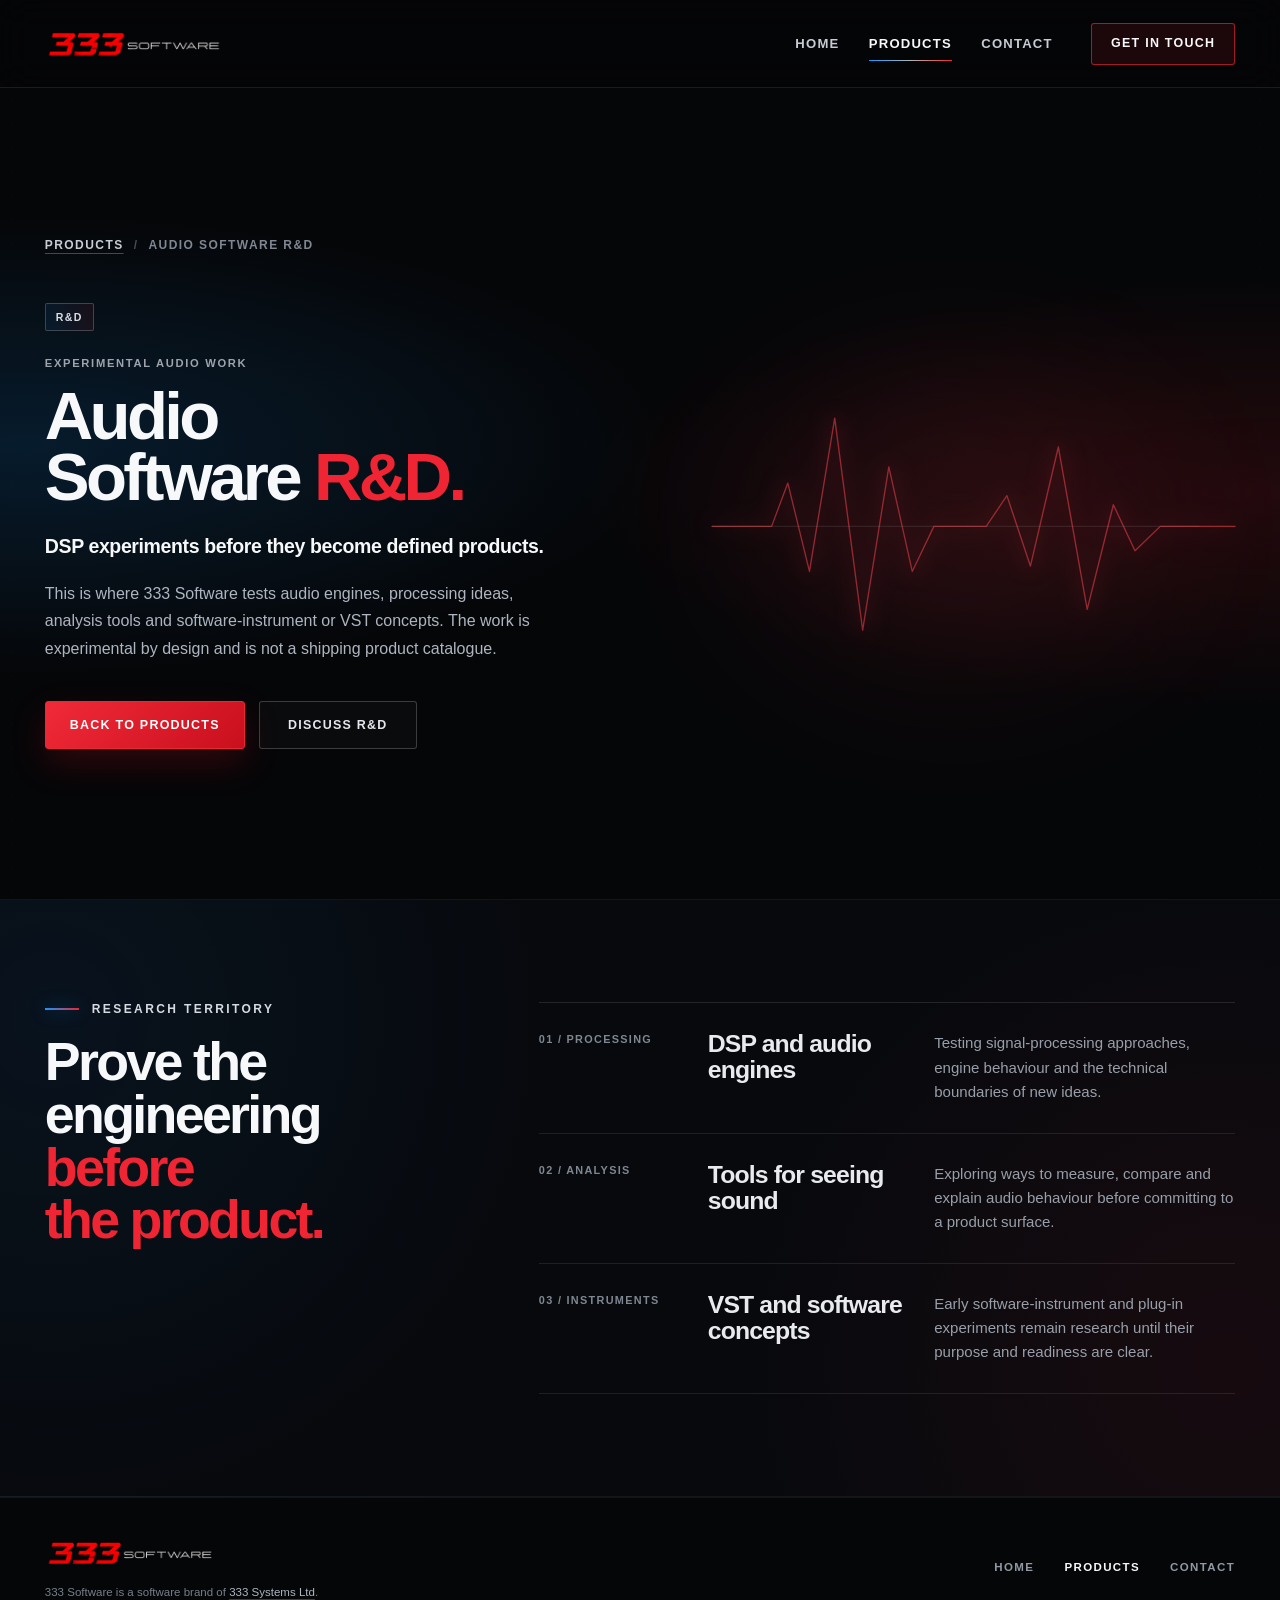
==== products/audio-rd/index.html @ 7ed2d150 "Build Volume DAWg release-prep product experience" ====
<!doctype html>
<html lang="en">
  <head>
    <meta charset="utf-8">
    <meta name="viewport" content="width=device-width, initial-scale=1">
    <title>Audio Software R&amp;D | DSP and VST Exploration | 333 Software</title>
    <meta
      name="description"
      content="Explore 333 Software audio R&amp;D across DSP, processing engines, analysis tooling and early software-instrument and VST concepts."
    >
    <meta name="theme-color" content="#07090d">
    <link rel="icon" type="image/png" href="../../images/brand/333-software-logo-horizontal.png">
    <link rel="stylesheet" href="../../style.css?v=release-prep-1">
    <script src="../../script.js?v=release-prep-1" defer></script>
  </head>
  <body>
    <a class="skip-link" href="#main-content">Skip to content</a>

    <header class="site-header" data-header>
      <div class="site-shell header-inner">
        <a class="brand" href="../../index.html" aria-label="333 Software home">
          <img src="../../images/brand/333-software-logo-horizontal.png" width="390" height="88" alt="333 Software">
        </a>
        <button class="nav-toggle" type="button" aria-expanded="false" aria-controls="primary-navigation" aria-label="Open navigation" data-nav-toggle>
          <span></span><span></span><span></span>
        </button>
        <nav class="primary-nav" id="primary-navigation" aria-label="Primary navigation" data-nav>
          <div class="nav-links">
            <a href="../../index.html">Home</a>
            <a href="../../products.html" aria-current="page">Products</a>
            <a href="../../contact.html">Contact</a>
          </div>
          <a class="button button-header" href="../../contact.html">Get In Touch</a>
        </nav>
      </div>
    </header>

    <main id="main-content">
      <section class="mini-product-hero mini-product-audio" aria-labelledby="audio-rd-title">
        <div class="signal-grid" aria-hidden="true"></div>
        <div class="site-shell">
          <nav class="breadcrumb" aria-label="Breadcrumb">
            <ol><li><a href="../../products.html">Products</a></li><li aria-current="page">Audio Software R&amp;D</li></ol>
          </nav>
          <div class="mini-product-layout">
            <div class="mini-product-copy">
              <span class="status-chip status-mixed">R&amp;D</span>
              <p class="product-kicker">Experimental audio work</p>
              <h1 id="audio-rd-title">Audio Software <span>R&amp;D.</span></h1>
              <p class="mini-positioning">DSP experiments before they become defined products.</p>
              <p>
                This is where 333 Software tests audio engines, processing ideas, analysis tools and
                software-instrument or VST concepts. The work is experimental by design and is not a
                shipping product catalogue.
              </p>
              <div class="hero-actions">
                <a class="button button-primary" href="../../products.html">Back to Products</a>
                <a class="button button-secondary" href="../../contact.html">Discuss R&amp;D</a>
              </div>
            </div>
            <div class="mini-product-motif" aria-hidden="true">
              <svg viewBox="0 0 620 420">
                <path class="motif-line" d="M40 210h66l18-48 24 98 28-170 31 235 29-181 26 116 24-50h58l23-34 26 78 31-132 32 180 29-116 24 51 28-27h83"></path>
                <path class="motif-axis" d="M40 210h540"></path>
              </svg>
            </div>
          </div>
        </div>
      </section>

      <section class="mini-product-body" aria-labelledby="rd-direction-title">
        <div class="site-shell mini-body-layout">
          <div>
            <p class="section-eyebrow">Research territory</p>
            <h2 id="rd-direction-title">Prove the engineering <span>before the product.</span></h2>
          </div>
          <div class="mini-principles">
            <article><p>01 / Processing</p><h3>DSP and audio engines</h3><span>Testing signal-processing approaches, engine behaviour and the technical boundaries of new ideas.</span></article>
            <article><p>02 / Analysis</p><h3>Tools for seeing sound</h3><span>Exploring ways to measure, compare and explain audio behaviour before committing to a product surface.</span></article>
            <article><p>03 / Instruments</p><h3>VST and software concepts</h3><span>Early software-instrument and plug-in experiments remain research until their purpose and readiness are clear.</span></article>
          </div>
        </div>
      </section>
    </main>

    <footer class="site-footer">
      <div class="site-shell footer-inner">
        <div class="footer-brand-block">
          <a class="footer-brand" href="../../index.html" aria-label="333 Software home"><img src="../../images/brand/333-software-logo-horizontal.png" width="390" height="88" alt="333 Software"></a>
          <p class="footer-relationship">333 Software is a software brand of <a href="https://333systemsltd.co.uk">333 Systems Ltd</a>.</p>
        </div>
        <nav class="footer-nav" aria-label="Footer navigation">
          <a href="../../index.html">Home</a><a href="../../products.html" aria-current="page">Products</a><a href="../../contact.html">Contact</a>
        </nav>
      </div>
    </footer>
  </body>
</html>
---- style.css ----
:root {
  --black: #050608;
  --charcoal: #0a0d12;
  --panel: #0b0d10;
  --white: #f7f8fa;
  --cool-grey: #aeb5c0;
  --muted: #858d99;
  --red: #ef2533;
  --red-deep: #b80e1c;
  --blue: #1397ff;
  --blue-bright: #41b7ff;
  --line: rgba(255, 255, 255, 0.09);
  --shell: 1680px;
  --gutter: clamp(24px, 4vw, 72px);
  --header-height: 88px;
  color-scheme: dark;
}

*,
*::before,
*::after {
  box-sizing: border-box;
}

html {
  min-width: 320px;
  scroll-behavior: smooth;
  background: var(--black);
}

body {
  min-width: 320px;
  margin: 0;
  overflow-x: hidden;
  font-family: Inter, ui-sans-serif, -apple-system, BlinkMacSystemFont, "Segoe UI", sans-serif;
  color: var(--white);
  background:
    radial-gradient(circle at 10% 55%, rgba(19, 151, 255, 0.08), transparent 28rem),
    radial-gradient(circle at 92% 48%, rgba(239, 37, 51, 0.08), transparent 30rem),
    var(--black);
  -webkit-font-smoothing: antialiased;
}

img,
svg {
  display: block;
}

a {
  color: inherit;
}

button,
a {
  -webkit-tap-highlight-color: transparent;
}

:focus-visible {
  outline: 2px solid var(--blue-bright);
  outline-offset: 4px;
}

.skip-link {
  position: fixed;
  top: 12px;
  left: 18px;
  z-index: 100;
  padding: 10px 14px;
  color: #050608;
  background: var(--white);
  text-decoration: none;
  font-weight: 800;
  transform: translateY(-150%);
  transition: transform 160ms ease;
}

.skip-link:focus {
  transform: translateY(0);
}

.site-shell {
  width: min(var(--shell), calc(100% - (var(--gutter) * 2)));
  margin-inline: auto;
}

.site-header {
  position: relative;
  z-index: 20;
  height: var(--header-height);
  border-bottom: 1px solid var(--line);
  background: rgba(5, 6, 8, 0.82);
  backdrop-filter: blur(18px);
}

.header-inner {
  height: 100%;
  display: flex;
  align-items: center;
  justify-content: space-between;
  gap: 32px;
}

.brand {
  flex: 0 0 auto;
  text-decoration: none;
}

.brand img {
  width: clamp(184px, 13.5vw, 232px);
  height: auto;
}

.primary-nav,
.nav-links {
  display: flex;
  align-items: center;
}

.primary-nav {
  gap: clamp(28px, 3vw, 54px);
}

.nav-links {
  gap: clamp(24px, 2.3vw, 42px);
}

.nav-links a {
  position: relative;
  color: #c7ccd4;
  font-size: 0.82rem;
  font-weight: 700;
  letter-spacing: 0.09em;
  text-decoration: none;
  text-transform: uppercase;
  transition: color 160ms ease;
}

.nav-links a::after {
  position: absolute;
  right: 0;
  bottom: -10px;
  left: 0;
  height: 1px;
  content: "";
  background: linear-gradient(90deg, var(--blue) 0%, rgba(247, 248, 250, 0.72) 50%, var(--red) 100%);
  transform: scaleX(0);
  transform-origin: center;
  transition: transform 160ms ease;
}

.nav-links a:hover {
  color: var(--white);
}

.nav-links a:hover::after,
.nav-links a:focus-visible::after {
  transform: scaleX(1);
}

.nav-toggle {
  display: none;
  width: 44px;
  height: 44px;
  padding: 11px 10px;
  border: 1px solid var(--line);
  border-radius: 4px;
  color: var(--white);
  background: rgba(255, 255, 255, 0.03);
  cursor: pointer;
}

.nav-toggle span {
  display: block;
  width: 100%;
  height: 1px;
  margin: 5px 0;
  background: currentColor;
  transition: transform 180ms ease, opacity 180ms ease;
}

.nav-toggle[aria-expanded="true"] span:first-child {
  transform: translateY(6px) rotate(45deg);
}

.nav-toggle[aria-expanded="true"] span:nth-child(2) {
  opacity: 0;
}

.nav-toggle[aria-expanded="true"] span:last-child {
  transform: translateY(-6px) rotate(-45deg);
}

.button {
  min-height: 48px;
  display: inline-flex;
  align-items: center;
  justify-content: center;
  gap: 13px;
  padding: 0 24px;
  border: 1px solid transparent;
  border-radius: 3px;
  font-size: 0.78rem;
  font-weight: 850;
  letter-spacing: 0.1em;
  line-height: 1;
  text-decoration: none;
  text-transform: uppercase;
  transition: border-color 160ms ease, background 160ms ease, transform 160ms ease;
}

.button:hover {
  transform: translateY(-2px);
}

.button-header {
  min-height: 42px;
  padding-inline: 19px;
  border-color: rgba(239, 37, 51, 0.65);
  background: rgba(239, 37, 51, 0.1);
}

.button-header:hover {
  border-color: var(--red);
  background: rgba(239, 37, 51, 0.18);
}

.hero {
  position: relative;
  min-height: min(calc(100svh - var(--header-height)), 800px);
  display: flex;
  align-items: center;
  isolation: isolate;
  overflow: hidden;
  background:
    radial-gradient(ellipse at 2% 49%, rgba(19, 151, 255, 0.15), transparent 36%),
    radial-gradient(ellipse at 98% 44%, rgba(239, 37, 51, 0.14), transparent 38%),
    linear-gradient(90deg, rgba(8, 16, 27, 0.54) 0%, transparent 45%, rgba(24, 7, 10, 0.35) 100%),
    var(--black);
}

.hero::before {
  position: absolute;
  z-index: -2;
  inset: 0;
  content: "";
  opacity: 0.22;
  background-image:
    linear-gradient(rgba(255, 255, 255, 0.045) 1px, transparent 1px),
    linear-gradient(90deg, rgba(255, 255, 255, 0.045) 1px, transparent 1px);
  background-size: 72px 72px;
  mask-image: linear-gradient(90deg, rgba(0, 0, 0, 0.7), transparent 42%, transparent 58%, rgba(0, 0, 0, 0.6));
}

.hero::after {
  position: absolute;
  z-index: -1;
  inset: 0;
  content: "";
  background: linear-gradient(180deg, transparent 66%, rgba(5, 6, 8, 0.94) 100%);
  pointer-events: none;
}

.hero-layout {
  position: relative;
  z-index: 2;
  display: grid;
  grid-template-columns: minmax(390px, 0.38fr) minmax(0, 0.62fr);
  align-items: center;
  gap: clamp(42px, 4.2vw, 78px);
  padding-block: clamp(70px, 7.5vh, 112px);
}

.hero-copy {
  position: relative;
  z-index: 3;
  max-width: 620px;
}

.eyebrow {
  margin: 0 0 24px;
  display: flex;
  align-items: center;
  gap: 13px;
  color: #d6dae1;
  font-size: clamp(0.72rem, 0.8vw, 0.83rem);
  font-weight: 800;
  letter-spacing: 0.2em;
  text-transform: uppercase;
}

.eyebrow::before {
  width: 38px;
  height: 2px;
  flex: 0 0 auto;
  content: "";
  background: var(--blue);
  box-shadow: 0 0 18px rgba(19, 151, 255, 0.8);
}

h1 {
  max-width: 640px;
  margin: 0;
  font-family: "Arial Narrow", "Helvetica Neue", Arial, sans-serif;
  font-size: clamp(3.2rem, 3.5vw, 4.2rem);
  font-stretch: condensed;
  font-weight: 850;
  letter-spacing: -0.055em;
  line-height: 0.98;
  text-wrap: balance;
}

h1 .headline-line {
  display: block;
  color: inherit;
  white-space: nowrap;
}

h1 strong {
  color: var(--red);
  font-weight: inherit;
  text-shadow: 0 0 34px rgba(239, 37, 51, 0.18);
}

.hero-description {
  max-width: 580px;
  margin: 30px 0 0;
  color: var(--cool-grey);
  font-size: clamp(1rem, 1.12vw, 1.2rem);
  line-height: 1.75;
}

.hero-actions {
  display: flex;
  flex-wrap: wrap;
  gap: 14px;
  margin-top: 39px;
}

.button-primary {
  min-width: 193px;
  color: #fff;
  border-color: var(--red);
  background: linear-gradient(135deg, #f12a38, #c90f1d);
  box-shadow: 0 14px 34px rgba(201, 15, 29, 0.22);
}

.button-primary:hover {
  background: linear-gradient(135deg, #ff3b48, #df1423);
}

.button-primary svg {
  width: 18px;
  height: 18px;
  fill: none;
  stroke: currentColor;
  stroke-linecap: round;
  stroke-linejoin: round;
  stroke-width: 1.6;
}

.button-secondary {
  min-width: 158px;
  color: #e5e8ec;
  border-color: rgba(255, 255, 255, 0.2);
  background: rgba(255, 255, 255, 0.025);
}

.button-secondary:hover {
  border-color: rgba(19, 151, 255, 0.55);
  background: rgba(19, 151, 255, 0.07);
}

.product-stage {
  position: relative;
  min-width: 0;
  scroll-margin-top: 110px;
}

.product-stage::before,
.product-stage::after {
  position: absolute;
  top: 50%;
  width: 22%;
  height: 70%;
  content: "";
  filter: blur(45px);
  transform: translateY(-50%);
  pointer-events: none;
}

.product-stage::before {
  left: -4%;
  background: rgba(19, 151, 255, 0.15);
}

.product-stage::after {
  right: -4%;
  background: rgba(239, 37, 51, 0.16);
}

.product-glow {
  position: absolute;
  inset: 8% 3%;
  border-radius: 50%;
  background: linear-gradient(90deg, rgba(19, 151, 255, 0.16), transparent 46%, rgba(239, 37, 51, 0.16));
  filter: blur(56px);
}

.product-figure {
  position: relative;
  z-index: 2;
  margin: 0;
}

.product-figure::before {
  position: absolute;
  z-index: -1;
  inset: -1px;
  content: "";
  border: 1px solid rgba(255, 255, 255, 0.12);
  box-shadow:
    0 32px 90px rgba(0, 0, 0, 0.62),
    -18px 0 56px rgba(19, 151, 255, 0.07),
    18px 0 56px rgba(239, 37, 51, 0.08);
}

.product-figure img {
  width: 100%;
  height: auto;
  background: var(--panel);
}

.signal-grid {
  position: absolute;
  z-index: -1;
  inset: 0;
  background: radial-gradient(circle, rgba(255, 255, 255, 0.1) 0 1px, transparent 1.5px) 0 0 / 24px 24px;
  opacity: 0.08;
  mask-image: linear-gradient(90deg, #000, transparent 28%, transparent 68%, #000);
  pointer-events: none;
}

.signal-wave {
  position: absolute;
  z-index: 0;
  width: min(44vw, 760px);
  height: auto;
  fill: none;
  opacity: 0.2;
  pointer-events: none;
}

.signal-wave path {
  vector-effect: non-scaling-stroke;
  stroke-width: 1.2;
}

.signal-wave-left {
  bottom: 10%;
  left: -12%;
}

.signal-wave-left path {
  stroke: var(--blue);
  filter: drop-shadow(0 0 7px rgba(19, 151, 255, 0.6));
}

.signal-wave-right {
  top: 10%;
  right: -10%;
}

.signal-wave-right path {
  stroke: var(--red);
  filter: drop-shadow(0 0 7px rgba(239, 37, 51, 0.55));
}

@media (max-width: 1360px) {
  :root {
    --gutter: clamp(24px, 3.5vw, 52px);
  }

  .hero-layout {
    grid-template-columns: minmax(360px, 0.39fr) minmax(0, 0.61fr);
    gap: clamp(32px, 3vw, 48px);
  }

  h1 {
    font-size: clamp(2.8rem, 3.7vw, 3.25rem);
  }
}

@media (max-width: 1080px) {
  .primary-nav {
    gap: 24px;
  }

  .nav-links {
    gap: 20px;
  }

  .hero-layout {
    grid-template-columns: minmax(330px, 0.42fr) minmax(0, 0.58fr);
  }

  .hero-description {
    line-height: 1.6;
  }
}

@media (max-width: 840px) {
  :root {
    --header-height: 76px;
    --gutter: 24px;
  }

  .brand img {
    width: 190px;
  }

  .nav-toggle {
    display: block;
  }

  .primary-nav {
    position: absolute;
    top: calc(100% + 1px);
    right: 0;
    left: 0;
    display: grid;
    gap: 24px;
    padding: 26px var(--gutter) 30px;
    visibility: hidden;
    opacity: 0;
    border-bottom: 1px solid var(--line);
    background: rgba(5, 6, 8, 0.98);
    box-shadow: 0 22px 44px rgba(0, 0, 0, 0.5);
    transform: translateY(-8px);
    transition: opacity 160ms ease, transform 160ms ease, visibility 0s linear 160ms;
  }

  .primary-nav[data-open="true"] {
    visibility: visible;
    opacity: 1;
    transform: translateY(0);
    transition-delay: 0s;
  }

  .nav-links {
    display: grid;
    gap: 0;
  }

  .nav-links a {
    padding: 14px 0;
    border-bottom: 1px solid rgba(255, 255, 255, 0.07);
  }

  .nav-links a::after {
    display: none;
  }

  .button-header {
    width: fit-content;
  }

  .hero {
    min-height: auto;
    display: block;
  }

  .hero-layout {
    grid-template-columns: 1fr;
    gap: clamp(54px, 8vw, 72px);
    padding-block: 72px 80px;
  }

  .hero-copy {
    max-width: 670px;
  }

  h1 {
    max-width: 700px;
    font-size: clamp(3.6rem, 9vw, 4.6rem);
  }

  .hero-description {
    max-width: 630px;
  }

  .product-stage {
    width: min(100%, 800px);
    justify-self: center;
  }

  .signal-wave {
    width: 74vw;
  }
}

@media (max-width: 520px) {
  :root {
    --gutter: 18px;
  }

  .brand img {
    width: 166px;
  }

  .hero-layout {
    gap: 49px;
    padding-block: 55px 66px;
  }

  .eyebrow {
    margin-bottom: 20px;
    font-size: 0.68rem;
    letter-spacing: 0.16em;
  }

  .eyebrow::before {
    width: 28px;
  }

  h1 {
    font-size: clamp(2.72rem, 13vw, 3.55rem);
    line-height: 1.01;
  }

  h1 .headline-line {
    white-space: normal;
  }

  .hero-description {
    margin-top: 24px;
    font-size: 0.98rem;
    line-height: 1.62;
  }

  .hero-actions {
    display: grid;
    grid-template-columns: 1fr;
    margin-top: 31px;
  }

  .button {
    width: 100%;
  }

  .product-stage {
    width: 100%;
  }

  .product-figure::before {
    box-shadow:
      0 22px 56px rgba(0, 0, 0, 0.62),
      -10px 0 34px rgba(19, 151, 255, 0.07),
      10px 0 34px rgba(239, 37, 51, 0.08);
  }
}

@media (prefers-reduced-motion: reduce) {
  html {
    scroll-behavior: auto;
  }

  *,
  *::before,
  *::after {
    scroll-behavior: auto !important;
    transition-duration: 0.01ms !important;
  }
}

/* Phase B: technical confidence and product family */
.confidence-strip {
  position: relative;
  z-index: 3;
  border-top: 1px solid rgba(19, 151, 255, 0.18);
  border-bottom: 1px solid rgba(239, 37, 51, 0.15);
  background:
    linear-gradient(90deg, rgba(19, 151, 255, 0.045), transparent 34%, transparent 66%, rgba(239, 37, 51, 0.045)),
    #080a0e;
}

.confidence-list {
  display: grid;
  grid-template-columns: repeat(5, minmax(0, 1fr));
  margin: 0;
  padding: 0;
  list-style: none;
}

.confidence-list li {
  min-width: 0;
  min-height: 84px;
  display: flex;
  align-items: center;
  justify-content: center;
  gap: 13px;
  padding: 18px clamp(12px, 1.5vw, 24px);
  border-right: 1px solid rgba(255, 255, 255, 0.07);
  color: #c6cbd3;
  font-size: clamp(0.72rem, 0.72vw, 0.78rem);
  font-weight: 800;
  letter-spacing: 0.12em;
  text-align: center;
  text-transform: uppercase;
}

.confidence-list li:last-child {
  border-right: 0;
}

.confidence-list svg {
  width: 21px;
  height: 21px;
  flex: 0 0 auto;
  fill: none;
  stroke: var(--blue-bright);
  stroke-linecap: round;
  stroke-linejoin: round;
  stroke-width: 1.35;
  filter: drop-shadow(0 0 8px rgba(19, 151, 255, 0.25));
}

.confidence-list li:nth-child(even) svg {
  stroke: #ff4451;
  filter: drop-shadow(0 0 8px rgba(239, 37, 51, 0.25));
}

.products-section {
  position: relative;
  isolation: isolate;
  overflow: hidden;
  padding-block: clamp(96px, 8vw, 150px);
  border-bottom: 1px solid rgba(255, 255, 255, 0.04);
  background:
    radial-gradient(circle at 5% 18%, rgba(19, 151, 255, 0.08), transparent 31rem),
    radial-gradient(circle at 94% 48%, rgba(239, 37, 51, 0.07), transparent 34rem),
    linear-gradient(180deg, #07090d 0%, #050608 100%);
}

.products-section::before {
  position: absolute;
  z-index: -1;
  inset: 0;
  content: "";
  opacity: 0.16;
  background-image:
    linear-gradient(rgba(255, 255, 255, 0.035) 1px, transparent 1px),
    linear-gradient(90deg, rgba(255, 255, 255, 0.035) 1px, transparent 1px);
  background-size: 88px 88px;
  mask-image: linear-gradient(180deg, #000, transparent 78%);
}

.section-intro {
  display: grid;
  grid-template-columns: minmax(0, 0.62fr) minmax(320px, 0.38fr);
  align-items: end;
  gap: clamp(44px, 6vw, 104px);
  margin-bottom: clamp(48px, 5vw, 76px);
}

.section-eyebrow {
  margin: 0 0 19px;
  display: flex;
  align-items: center;
  gap: 13px;
  color: #d6dae1;
  font-size: 0.75rem;
  font-weight: 800;
  letter-spacing: 0.2em;
  text-transform: uppercase;
}

.section-eyebrow::before {
  width: 34px;
  height: 2px;
  flex: 0 0 auto;
  content: "";
  background: linear-gradient(90deg, var(--blue), var(--red));
  box-shadow: 0 0 16px rgba(19, 151, 255, 0.5);
}

.section-intro h2 {
  max-width: 880px;
  margin: 0;
  font-family: "Arial Narrow", "Helvetica Neue", Arial, sans-serif;
  font-size: clamp(2.6rem, 4vw, 4.8rem);
  font-stretch: condensed;
  font-weight: 850;
  letter-spacing: -0.05em;
  line-height: 1;
}

.section-intro h2 span {
  color: var(--red);
}

.section-intro > p {
  max-width: 570px;
  margin: 0 0 4px;
  color: var(--cool-grey);
  font-size: clamp(0.98rem, 1.05vw, 1.14rem);
  line-height: 1.72;
}

.product-family {
  display: grid;
  grid-template-columns: minmax(0, 1.35fr) minmax(340px, 0.65fr);
  grid-template-rows: repeat(2, minmax(290px, 1fr));
  gap: clamp(18px, 1.5vw, 26px);
}

.software-card {
  position: relative;
  min-width: 0;
  display: flex;
  flex-direction: column;
  overflow: hidden;
  border: 1px solid rgba(255, 255, 255, 0.1);
  border-radius: 5px;
  background:
    linear-gradient(145deg, rgba(255, 255, 255, 0.035), transparent 38%),
    rgba(10, 13, 18, 0.94);
  box-shadow: 0 26px 70px rgba(0, 0, 0, 0.28);
}

.software-card::before {
  position: absolute;
  z-index: 3;
  top: 0;
  right: 0;
  left: 0;
  height: 2px;
  content: "";
  background: linear-gradient(90deg, var(--blue), transparent 44%, var(--red));
  opacity: 0.72;
}

.software-card-featured {
  grid-row: 1 / span 2;
  min-height: 640px;
  padding: clamp(30px, 3.2vw, 54px);
  background:
    radial-gradient(circle at 12% 20%, rgba(19, 151, 255, 0.1), transparent 32rem),
    radial-gradient(circle at 92% 52%, rgba(239, 37, 51, 0.11), transparent 34rem),
    linear-gradient(145deg, rgba(255, 255, 255, 0.04), transparent 38%),
    rgba(9, 12, 17, 0.97);
}

.software-card-secondary {
  min-height: 290px;
  padding: clamp(26px, 2.2vw, 38px);
}

.card-meta {
  position: relative;
  z-index: 4;
  display: flex;
  align-items: center;
  justify-content: space-between;
  gap: 18px;
}

.status-chip {
  display: inline-flex;
  align-items: center;
  min-height: 28px;
  padding: 0 10px;
  border: 1px solid;
  border-radius: 2px;
  font-size: 0.66rem;
  font-weight: 850;
  letter-spacing: 0.13em;
  line-height: 1;
  text-transform: uppercase;
}

.status-red {
  color: #ff6470;
  border-color: rgba(239, 37, 51, 0.42);
  background: rgba(239, 37, 51, 0.08);
}

.status-blue {
  color: #60c2ff;
  border-color: rgba(19, 151, 255, 0.4);
  background: rgba(19, 151, 255, 0.08);
}

.status-mixed {
  color: #d9dde4;
  border-color: rgba(255, 255, 255, 0.2);
  background: linear-gradient(90deg, rgba(19, 151, 255, 0.08), rgba(239, 37, 51, 0.08));
}

.card-role {
  color: var(--muted);
  font-size: 0.65rem;
  font-weight: 750;
  letter-spacing: 0.13em;
  text-align: right;
  text-transform: uppercase;
}

.card-content {
  position: relative;
  z-index: 4;
}

.software-card-featured .card-content {
  max-width: 690px;
  margin-top: auto;
}

.software-card-secondary .card-content {
  max-width: 510px;
  margin-top: auto;
}

.product-kicker {
  margin: 0 0 12px;
  color: #9da4ae;
  font-size: 0.7rem;
  font-weight: 800;
  letter-spacing: 0.15em;
  text-transform: uppercase;
}

.software-card h3 {
  margin: 0;
  font-family: "Arial Narrow", "Helvetica Neue", Arial, sans-serif;
  font-weight: 850;
  letter-spacing: -0.045em;
  line-height: 1;
}

.software-card-featured h3 {
  font-size: clamp(3.2rem, 4.4vw, 5.3rem);
}

.software-card-secondary h3 {
  font-size: clamp(2rem, 2.5vw, 3rem);
}

.product-positioning {
  margin: 14px 0 0;
  color: var(--white);
  font-size: clamp(1rem, 1.15vw, 1.22rem);
  font-weight: 650;
  line-height: 1.4;
}

.product-description {
  margin: 14px 0 0;
  color: var(--cool-grey);
  font-size: 0.95rem;
  line-height: 1.67;
}

.capability-list {
  display: flex;
  flex-wrap: wrap;
  gap: 9px;
  margin: 24px 0 0;
  padding: 0;
  list-style: none;
}

.capability-list li {
  padding: 8px 10px;
  border: 1px solid rgba(255, 255, 255, 0.09);
  color: #bfc5cd;
  background: rgba(255, 255, 255, 0.025);
  font-size: 0.67rem;
  font-weight: 750;
  letter-spacing: 0.08em;
  text-transform: uppercase;
}

.card-link {
  position: relative;
  z-index: 5;
  width: fit-content;
  display: inline-flex;
  align-items: center;
  gap: 12px;
  margin-top: 28px;
  color: #e9ebef;
  font-size: 0.72rem;
  font-weight: 850;
  letter-spacing: 0.12em;
  text-decoration: none;
  text-transform: uppercase;
}

.card-link::after {
  position: absolute;
  right: 0;
  bottom: -8px;
  left: 0;
  height: 1px;
  content: "";
  background: linear-gradient(90deg, var(--blue), var(--red));
  transform: scaleX(0.3);
  transform-origin: left;
  transition: transform 180ms ease;
}

.card-link:hover::after,
.card-link:focus-visible::after {
  transform: scaleX(1);
}

.card-link svg {
  width: 17px;
  height: 17px;
  fill: none;
  stroke: currentColor;
  stroke-linecap: round;
  stroke-linejoin: round;
  stroke-width: 1.6;
}

.card-signal {
  position: absolute;
  z-index: 1;
  top: 68px;
  right: -4%;
  left: 24%;
  color: var(--blue);
  opacity: 0.42;
}

.card-signal svg {
  width: 100%;
  height: auto;
  overflow: visible;
  fill: none;
  stroke-linecap: round;
  stroke-linejoin: round;
}

.card-signal .signal-axis {
  stroke: rgba(255, 255, 255, 0.1);
  stroke-width: 1;
}

.card-signal .signal-trace {
  stroke-width: 1.5;
  filter: drop-shadow(0 0 8px currentColor);
}

.card-signal circle {
  stroke: rgba(255, 255, 255, 0.12);
  stroke-width: 1;
}

.card-signal .power-mark {
  stroke: #ff3543;
  stroke-width: 2;
  filter: drop-shadow(0 0 9px rgba(239, 37, 51, 0.6));
}

.card-motif {
  position: absolute;
  z-index: 1;
  top: 42px;
  right: -6px;
  width: min(46%, 260px);
  opacity: 0.32;
}

.card-motif svg {
  width: 100%;
  height: auto;
  overflow: visible;
  fill: none;
  stroke-linecap: round;
  stroke-linejoin: round;
  stroke-width: 1.25;
}

.card-motif-life {
  color: var(--blue-bright);
}

.card-motif-life svg {
  stroke: currentColor;
  filter: drop-shadow(0 0 8px rgba(19, 151, 255, 0.26));
}

.card-motif-audio {
  color: #ff4451;
}

.card-motif-audio svg {
  stroke: currentColor;
  filter: drop-shadow(0 0 8px rgba(239, 37, 51, 0.25));
}

.card-motif-audio .motif-axis {
  stroke: rgba(255, 255, 255, 0.12);
  filter: none;
}

@media (max-width: 1100px) {
  .product-family {
    grid-template-columns: repeat(2, minmax(0, 1fr));
    grid-template-rows: auto;
  }

  .software-card-featured {
    grid-column: 1 / -1;
    grid-row: auto;
    min-height: 520px;
  }

  .software-card-secondary {
    min-height: 380px;
  }
}

@media (max-width: 1000px) {
  .confidence-list {
    grid-template-columns: repeat(6, minmax(0, 1fr));
  }

  .confidence-list li {
    grid-column: span 2;
    border-bottom: 1px solid rgba(255, 255, 255, 0.07);
  }

  .confidence-list li:nth-child(4) {
    grid-column: 2 / span 2;
    border-bottom: 0;
  }

  .confidence-list li:nth-child(5) {
    grid-column: 4 / span 2;
    border-right: 1px solid rgba(255, 255, 255, 0.07);
    border-bottom: 0;
  }

  .section-intro {
    grid-template-columns: 1fr;
    align-items: start;
    gap: 24px;
  }

  .section-intro > p {
    max-width: 720px;
  }
}

@media (max-width: 700px) {
  .products-section {
    padding-block: 76px 88px;
  }

  .section-intro {
    margin-bottom: 40px;
  }

  .section-intro h2 {
    font-size: clamp(2.55rem, 11vw, 3.5rem);
  }

  .product-family {
    grid-template-columns: 1fr;
  }

  .software-card-featured {
    min-height: 610px;
    padding: 28px 24px 32px;
  }

  .software-card-secondary {
    min-height: 390px;
    padding: 25px 24px 30px;
  }

  .software-card-featured h3 {
    font-size: clamp(3rem, 16vw, 4.4rem);
  }

  .software-card-secondary h3 {
    font-size: clamp(2.2rem, 11vw, 3rem);
  }

  .card-signal {
    top: 84px;
    right: -18%;
    left: 4%;
  }

  .card-motif {
    top: 54px;
    right: -24px;
    width: 62%;
  }
}

@media (max-width: 600px) {
  .confidence-list {
    grid-template-columns: repeat(6, minmax(0, 1fr));
  }

  .confidence-list li,
  .confidence-list li:nth-child(4) {
    min-height: 68px;
    grid-column: span 3;
    gap: 9px;
    padding: 12px 8px;
    border-right: 1px solid rgba(255, 255, 255, 0.07);
    border-bottom: 1px solid rgba(255, 255, 255, 0.07);
    font-size: 0.7rem;
    letter-spacing: 0.06em;
  }

  .confidence-list li:nth-child(even) {
    border-right: 0;
  }

  .confidence-list li:nth-child(5) {
    grid-column: 1 / span 6;
    border-right: 0;
    border-bottom: 0;
  }

  .confidence-list svg {
    width: 18px;
    height: 18px;
  }

  .card-meta {
    align-items: flex-start;
  }

  .card-role {
    max-width: 105px;
    line-height: 1.35;
  }

  .capability-list {
    display: grid;
    grid-template-columns: 1fr;
  }

  .capability-list li {
    width: fit-content;
  }
}

@media (prefers-reduced-motion: reduce) {
  .card-link::after {
    transition: none;
  }
}

/* Phase C: multi-page information architecture */
.nav-links a[aria-current="page"] {
  color: var(--white);
}

.nav-links a[aria-current="page"]::after {
  transform: scaleX(1);
}

.home-bridge {
  position: relative;
  isolation: isolate;
  overflow: hidden;
  padding-block: clamp(92px, 8vw, 148px);
  border-bottom: 1px solid rgba(255, 255, 255, 0.05);
  background:
    radial-gradient(circle at 4% 35%, rgba(19, 151, 255, 0.09), transparent 28rem),
    radial-gradient(circle at 94% 68%, rgba(239, 37, 51, 0.08), transparent 30rem),
    linear-gradient(180deg, #07090d 0%, #050608 100%);
}

.home-bridge::before {
  position: absolute;
  z-index: -1;
  inset: 0;
  content: "";
  opacity: 0.14;
  background-image:
    linear-gradient(rgba(255, 255, 255, 0.035) 1px, transparent 1px),
    linear-gradient(90deg, rgba(255, 255, 255, 0.035) 1px, transparent 1px);
  background-size: 88px 88px;
  mask-image: linear-gradient(90deg, #000, transparent 68%);
}

.home-bridge-inner {
  display: grid;
  grid-template-columns: minmax(0, 1fr) auto;
  align-items: end;
  gap: clamp(48px, 8vw, 132px);
}

.home-bridge-copy {
  max-width: 1040px;
}

.home-bridge h2 {
  max-width: 980px;
  margin: 0;
  font-family: "Arial Narrow", "Helvetica Neue", Arial, sans-serif;
  font-size: clamp(2.65rem, 4vw, 4.75rem);
  font-stretch: condensed;
  font-weight: 850;
  letter-spacing: -0.05em;
  line-height: 1;
  text-wrap: balance;
}

.home-bridge h2 span {
  color: var(--red);
}

.home-bridge-copy > p:last-child {
  max-width: 760px;
  margin: 28px 0 0;
  color: var(--cool-grey);
  font-size: clamp(1rem, 1.05vw, 1.14rem);
  line-height: 1.72;
}

.home-bridge-inner > .button {
  min-width: 224px;
  margin-bottom: 4px;
}

.products-hero {
  position: relative;
  min-height: clamp(420px, 48vh, 550px);
  display: flex;
  align-items: center;
  isolation: isolate;
  overflow: hidden;
  border-bottom: 1px solid rgba(255, 255, 255, 0.06);
  background:
    radial-gradient(ellipse at 2% 45%, rgba(19, 151, 255, 0.15), transparent 37%),
    radial-gradient(ellipse at 98% 48%, rgba(239, 37, 51, 0.14), transparent 38%),
    linear-gradient(90deg, rgba(8, 16, 27, 0.48), transparent 48%, rgba(24, 7, 10, 0.32)),
    var(--black);
}

.products-hero::after {
  position: absolute;
  z-index: -1;
  inset: 0;
  content: "";
  background: linear-gradient(180deg, transparent 52%, rgba(5, 6, 8, 0.82));
  pointer-events: none;
}

.products-hero-inner {
  position: relative;
  z-index: 2;
  padding-block: clamp(80px, 9vw, 132px);
}

.products-hero h1 {
  max-width: 1050px;
  font-size: clamp(3.5rem, 5.2vw, 6.25rem);
  line-height: 0.94;
}

.products-hero-inner > p:last-child {
  max-width: 760px;
  margin: 31px 0 0;
  color: var(--cool-grey);
  font-size: clamp(1rem, 1.14vw, 1.22rem);
  line-height: 1.72;
}

.products-hero-signal {
  position: absolute;
  z-index: 0;
  width: min(42vw, 720px);
  height: auto;
  fill: none;
  opacity: 0.16;
  pointer-events: none;
}

.products-hero-signal path {
  vector-effect: non-scaling-stroke;
  stroke-width: 1.2;
}

.products-hero-signal-left {
  bottom: 5%;
  left: -12%;
}

.products-hero-signal-left path {
  stroke: var(--blue);
  filter: drop-shadow(0 0 7px rgba(19, 151, 255, 0.6));
}

.products-hero-signal-right {
  top: 8%;
  right: -10%;
}

.products-hero-signal-right path {
  stroke: var(--red);
  filter: drop-shadow(0 0 7px rgba(239, 37, 51, 0.55));
}

.products-page-section {
  padding-top: clamp(82px, 7vw, 124px);
}

.products-page-intro {
  margin-bottom: clamp(48px, 5vw, 76px);
}

.card-stage-note {
  position: relative;
  z-index: 5;
  width: fit-content;
  margin: 28px 0 0;
  color: #8f97a2;
  font-size: 0.68rem;
  font-weight: 800;
  letter-spacing: 0.1em;
  line-height: 1.45;
  text-transform: uppercase;
}

.site-footer {
  border-top: 1px solid rgba(255, 255, 255, 0.06);
  background: #050608;
}

.footer-inner {
  min-height: 138px;
  display: flex;
  align-items: center;
  justify-content: space-between;
  gap: 36px;
  padding-block: 26px;
}

.footer-brand-block {
  min-width: 0;
  display: flex;
  flex-direction: column;
  align-items: flex-start;
  gap: 12px;
}

.footer-brand {
  flex: 0 0 auto;
  display: block;
}

.footer-brand img {
  width: 176px;
  height: auto;
}

.footer-relationship {
  margin: 0;
  color: #777f8a;
  font-size: 0.72rem;
  line-height: 1.5;
}

.footer-relationship a {
  color: #aeb5c0;
  text-decoration-color: rgba(19, 151, 255, 0.48);
  text-underline-offset: 3px;
  transition: color 160ms ease, text-decoration-color 160ms ease;
}

.footer-relationship a:hover {
  color: var(--white);
  text-decoration-color: var(--red);
}

.footer-nav {
  display: flex;
  align-items: center;
  gap: 30px;
}

.footer-nav a {
  color: #9299a4;
  font-size: 0.72rem;
  font-weight: 800;
  letter-spacing: 0.12em;
  text-decoration: none;
  text-transform: uppercase;
  transition: color 160ms ease;
}

.footer-nav a:hover,
.footer-nav a[aria-current="page"] {
  color: var(--white);
}

@media (max-width: 1000px) {
  .home-bridge-inner {
    grid-template-columns: 1fr;
    align-items: start;
    gap: 38px;
  }

  .home-bridge-inner > .button {
    width: fit-content;
  }
}

@media (max-width: 840px) {
  .nav-links a[aria-current="page"] {
    color: var(--white);
  }

  .nav-links a[aria-current="page"]::after {
    right: auto;
    bottom: 5px;
    width: 72px;
    display: block;
    transform: scaleX(1);
    transform-origin: left;
  }

  .products-hero {
    min-height: 420px;
  }

  .products-hero-signal {
    width: 74vw;
  }
}

@media (max-width: 520px) {
  .home-bridge {
    padding-block: 76px 84px;
  }

  .home-bridge h2 {
    font-size: clamp(2.5rem, 12vw, 3.35rem);
  }

  .home-bridge-inner > .button {
    width: 100%;
  }

  .products-hero {
    min-height: 390px;
  }

  .products-hero-inner {
    padding-block: 72px 80px;
  }

  .products-hero h1 {
    font-size: clamp(3rem, 14vw, 4.1rem);
    line-height: 0.98;
  }

  .products-hero-inner > p:last-child {
    margin-top: 25px;
    font-size: 0.98rem;
    line-height: 1.62;
  }

  .products-page-section {
    padding-top: 70px;
  }

  .footer-inner {
    min-height: 182px;
    flex-direction: column;
    justify-content: center;
    gap: 24px;
    padding-block: 30px;
  }

  .footer-brand-block {
    align-items: center;
  }

  .footer-brand img {
    width: 160px;
  }

  .footer-relationship {
    max-width: 310px;
    font-size: 0.74rem;
    text-align: center;
  }

  .footer-nav {
    gap: 24px;
  }
}

/* Phase D: contact page */
.contact-hero {
  position: relative;
  min-height: 690px;
  display: flex;
  align-items: center;
  isolation: isolate;
  overflow: hidden;
  border-bottom: 1px solid rgba(255, 255, 255, 0.06);
  background:
    radial-gradient(ellipse at 2% 46%, rgba(19, 151, 255, 0.15), transparent 38%),
    radial-gradient(ellipse at 98% 50%, rgba(239, 37, 51, 0.14), transparent 39%),
    linear-gradient(90deg, rgba(8, 16, 27, 0.5), transparent 48%, rgba(24, 7, 10, 0.34)),
    var(--black);
}

.contact-hero::after {
  position: absolute;
  z-index: -1;
  inset: 0;
  content: "";
  background: linear-gradient(180deg, transparent 55%, rgba(5, 6, 8, 0.75));
  pointer-events: none;
}

.contact-layout {
  position: relative;
  z-index: 2;
  display: grid;
  grid-template-columns: minmax(0, 0.58fr) minmax(420px, 0.42fr);
  align-items: center;
  gap: clamp(70px, 8vw, 150px);
  padding-block: clamp(84px, 8vw, 126px);
}

.contact-copy {
  max-width: 850px;
}

.contact-copy h1 {
  max-width: 850px;
  font-size: clamp(3.7rem, 5vw, 6rem);
  line-height: 0.95;
}

.contact-copy > p:last-child {
  max-width: 690px;
  margin: 31px 0 0;
  color: var(--cool-grey);
  font-size: clamp(1rem, 1.08vw, 1.18rem);
  line-height: 1.72;
}

.contact-panel {
  position: relative;
  min-width: 0;
  padding: clamp(34px, 3vw, 52px);
  overflow: hidden;
  border: 1px solid rgba(255, 255, 255, 0.11);
  border-radius: 5px;
  background:
    radial-gradient(circle at 6% 18%, rgba(19, 151, 255, 0.09), transparent 22rem),
    radial-gradient(circle at 96% 76%, rgba(239, 37, 51, 0.09), transparent 24rem),
    linear-gradient(145deg, rgba(255, 255, 255, 0.035), transparent 42%),
    rgba(9, 12, 17, 0.95);
  box-shadow: 0 28px 76px rgba(0, 0, 0, 0.34);
}

.contact-panel::before {
  position: absolute;
  top: 0;
  right: 0;
  left: 0;
  height: 2px;
  content: "";
  background: linear-gradient(90deg, var(--blue) 0%, rgba(247, 248, 250, 0.58) 50%, var(--red) 100%);
}

.contact-panel h2,
.contact-context h2 {
  margin: 0;
  font-family: "Arial Narrow", "Helvetica Neue", Arial, sans-serif;
  font-stretch: condensed;
  font-weight: 850;
  letter-spacing: -0.05em;
  line-height: 1;
}

.contact-panel h2 {
  font-size: clamp(2.6rem, 3.1vw, 3.8rem);
}

.contact-panel > p:not(.section-eyebrow, .contact-address, .contact-relationship) {
  margin: 22px 0 0;
  color: var(--cool-grey);
  font-size: 0.98rem;
  line-height: 1.68;
}

.contact-email {
  width: fit-content;
  margin-top: 31px;
}

.contact-address {
  margin: 20px 0 0;
  color: #e7e9ed;
  font-size: 0.82rem;
  font-weight: 750;
  letter-spacing: 0.04em;
}

.contact-relationship {
  max-width: 510px;
  margin: 17px 0 0;
  padding-top: 17px;
  border-top: 1px solid rgba(255, 255, 255, 0.08);
  color: #858d99;
  font-size: 0.78rem;
  line-height: 1.58;
}

.contact-signal {
  position: absolute;
  z-index: 0;
  width: min(42vw, 720px);
  height: auto;
  fill: none;
  opacity: 0.15;
  pointer-events: none;
}

.contact-signal path {
  vector-effect: non-scaling-stroke;
  stroke-width: 1.2;
}

.contact-signal-left {
  bottom: 3%;
  left: -12%;
}

.contact-signal-left path {
  stroke: var(--blue);
  filter: drop-shadow(0 0 7px rgba(19, 151, 255, 0.58));
}

.contact-signal-right {
  top: 7%;
  right: -10%;
}

.contact-signal-right path {
  stroke: var(--red);
  filter: drop-shadow(0 0 7px rgba(239, 37, 51, 0.52));
}

.contact-context {
  position: relative;
  overflow: hidden;
  padding-block: clamp(78px, 7vw, 118px);
  border-bottom: 1px solid rgba(255, 255, 255, 0.05);
  background:
    radial-gradient(circle at 4% 38%, rgba(19, 151, 255, 0.07), transparent 28rem),
    radial-gradient(circle at 96% 62%, rgba(239, 37, 51, 0.06), transparent 30rem),
    #07090d;
}

.contact-context-inner {
  display: grid;
  grid-template-columns: minmax(320px, 0.36fr) minmax(0, 0.64fr);
  align-items: end;
  gap: clamp(48px, 7vw, 118px);
}

.contact-context h2 {
  font-size: clamp(2.7rem, 3.8vw, 4.5rem);
}

.contact-context-intro {
  margin: 0 0 20px;
  color: var(--cool-grey);
  font-size: 1rem;
  line-height: 1.6;
}

.contact-context-list {
  display: grid;
  grid-template-columns: repeat(2, minmax(0, 1fr));
  gap: 12px;
  margin: 0;
  padding: 0;
  list-style: none;
}

.contact-context-list li {
  position: relative;
  min-height: 58px;
  display: flex;
  align-items: center;
  padding: 14px 18px 14px 38px;
  border: 1px solid rgba(255, 255, 255, 0.08);
  color: #c6cbd3;
  background: rgba(255, 255, 255, 0.022);
  font-size: 0.77rem;
  font-weight: 800;
  letter-spacing: 0.08em;
  line-height: 1.45;
  text-transform: uppercase;
}

.contact-context-list li::before {
  position: absolute;
  left: 18px;
  width: 6px;
  height: 6px;
  content: "";
  border-radius: 50%;
  background: var(--blue-bright);
  box-shadow: 0 0 10px rgba(19, 151, 255, 0.48);
}

.contact-context-list li:nth-child(even)::before {
  background: #ff4451;
  box-shadow: 0 0 10px rgba(239, 37, 51, 0.42);
}

@media (max-width: 1100px) {
  .contact-layout {
    grid-template-columns: minmax(0, 1fr) minmax(360px, 0.72fr);
    gap: 54px;
  }

  .contact-copy h1 {
    font-size: clamp(3.35rem, 5.7vw, 4.8rem);
  }
}

@media (max-width: 840px) {
  .contact-hero {
    min-height: auto;
  }

  .contact-layout {
    grid-template-columns: 1fr;
    align-items: start;
    gap: 56px;
    padding-block: 76px 84px;
  }

  .contact-copy {
    max-width: 700px;
  }

  .contact-copy h1 {
    max-width: 700px;
    font-size: clamp(3.8rem, 9vw, 4.8rem);
  }

  .contact-panel {
    width: 100%;
  }

  .contact-signal {
    width: 74vw;
  }

  .contact-context-inner {
    grid-template-columns: 1fr;
    align-items: start;
    gap: 34px;
  }
}

@media (max-width: 520px) {
  .contact-layout {
    gap: 45px;
    padding-block: 62px 72px;
  }

  .contact-copy h1 {
    font-size: clamp(2.9rem, 13.5vw, 3.65rem);
    line-height: 0.99;
  }

  .contact-copy > p:last-child {
    margin-top: 25px;
    font-size: 0.98rem;
    line-height: 1.62;
  }

  .contact-panel {
    padding: 29px 24px 31px;
  }

  .contact-panel h2 {
    font-size: 2.7rem;
  }

  .contact-email {
    width: 100%;
  }

  .contact-context {
    padding-block: 72px 80px;
  }

  .contact-context h2 {
    font-size: 2.85rem;
  }

  .contact-context-list {
    grid-template-columns: 1fr;
  }
}

/* Release prep: product detail architecture */
.breadcrumb {
  position: relative;
  z-index: 3;
  margin-bottom: clamp(42px, 4vw, 64px);
}

.breadcrumb ol {
  display: flex;
  flex-wrap: wrap;
  align-items: center;
  gap: 10px;
  margin: 0;
  padding: 0;
  list-style: none;
}

.breadcrumb li {
  display: inline-flex;
  align-items: center;
  gap: 10px;
  color: #7f8793;
  font-size: 0.75rem;
  font-weight: 800;
  letter-spacing: 0.12em;
  text-transform: uppercase;
}

.breadcrumb li + li::before {
  content: "/";
  color: rgba(255, 255, 255, 0.28);
}

.breadcrumb a {
  color: #c8cdd5;
  text-decoration-color: rgba(19, 151, 255, 0.55);
  text-underline-offset: 4px;
}

.breadcrumb a:hover {
  color: var(--white);
  text-decoration-color: var(--red);
}

.volume-hero {
  position: relative;
  isolation: isolate;
  overflow: hidden;
  padding-block: clamp(52px, 5.5vw, 88px) clamp(82px, 7vw, 118px);
  border-bottom: 1px solid rgba(255, 255, 255, 0.06);
  background:
    radial-gradient(ellipse at 2% 38%, rgba(19, 151, 255, 0.16), transparent 35%),
    radial-gradient(ellipse at 98% 52%, rgba(239, 37, 51, 0.16), transparent 37%),
    linear-gradient(90deg, rgba(8, 16, 27, 0.5), transparent 47%, rgba(24, 7, 10, 0.35)),
    var(--black);
}

.volume-hero::after {
  position: absolute;
  z-index: -1;
  inset: 0;
  content: "";
  background: linear-gradient(180deg, transparent 62%, rgba(5, 6, 8, 0.9));
  pointer-events: none;
}

.volume-hero-layout {
  position: relative;
  z-index: 2;
  display: grid;
  grid-template-columns: minmax(390px, 0.37fr) minmax(0, 0.63fr);
  align-items: center;
  gap: clamp(50px, 5vw, 94px);
}

.volume-hero-copy {
  max-width: 600px;
}

.volume-hero-copy .status-chip,
.mini-product-copy .status-chip {
  margin-bottom: 26px;
}

.volume-hero-copy .product-kicker,
.mini-product-copy .product-kicker {
  margin-bottom: 16px;
}

.volume-hero h1 {
  max-width: 620px;
  font-size: clamp(4.4rem, 5.6vw, 6.7rem);
  line-height: 0.88;
}

.volume-positioning {
  margin: 26px 0 0;
  color: var(--white);
  font-size: clamp(1.28rem, 1.45vw, 1.62rem);
  font-weight: 700;
  letter-spacing: -0.025em;
  line-height: 1.28;
}

.volume-summary {
  max-width: 560px;
  margin: 21px 0 0;
  color: var(--cool-grey);
  font-size: 1rem;
  line-height: 1.7;
}

.release-note {
  max-width: 530px;
  margin: 24px 0 0;
  padding-left: 16px;
  border-left: 2px solid rgba(239, 37, 51, 0.72);
  color: #858d99;
  font-size: 0.82rem;
  line-height: 1.58;
}

.volume-product-figure {
  position: relative;
  z-index: 2;
  min-width: 0;
  margin: 0;
}

.volume-product-figure::before {
  position: absolute;
  z-index: -1;
  inset: -1px;
  content: "";
  border: 1px solid rgba(255, 255, 255, 0.14);
  box-shadow:
    0 34px 90px rgba(0, 0, 0, 0.58),
    -22px 0 58px rgba(19, 151, 255, 0.08),
    22px 0 58px rgba(239, 37, 51, 0.09);
}

.volume-product-figure img {
  width: 100%;
  height: auto;
  border: 1px solid rgba(255, 255, 255, 0.06);
  background: #07090d;
}

.volume-product-figure figcaption {
  margin-top: 14px;
  color: #727a86;
  font-size: 0.72rem;
  font-weight: 700;
  letter-spacing: 0.08em;
  text-align: right;
  text-transform: uppercase;
}

.volume-product-glow {
  position: absolute;
  z-index: -2;
  inset: 2% -3%;
  border-radius: 50%;
  background: linear-gradient(90deg, rgba(19, 151, 255, 0.18), transparent 46%, rgba(239, 37, 51, 0.18));
  filter: blur(62px);
}

.product-problem,
.capabilities-section,
.product-facts,
.mini-product-body {
  position: relative;
  overflow: hidden;
  padding-block: clamp(88px, 8vw, 144px);
  border-bottom: 1px solid rgba(255, 255, 255, 0.05);
}

.product-problem,
.product-facts,
.mini-product-body {
  background:
    radial-gradient(circle at 4% 20%, rgba(19, 151, 255, 0.07), transparent 31rem),
    radial-gradient(circle at 96% 78%, rgba(239, 37, 51, 0.065), transparent 32rem),
    #07090d;
}

.capabilities-section {
  isolation: isolate;
  background:
    radial-gradient(circle at 92% 18%, rgba(239, 37, 51, 0.07), transparent 31rem),
    linear-gradient(180deg, #050608, #080a0e);
}

.capabilities-section::before,
.mini-product-body::before {
  position: absolute;
  z-index: -1;
  inset: 0;
  content: "";
  opacity: 0.13;
  background-image:
    linear-gradient(rgba(255, 255, 255, 0.035) 1px, transparent 1px),
    linear-gradient(90deg, rgba(255, 255, 255, 0.035) 1px, transparent 1px);
  background-size: 88px 88px;
  mask-image: linear-gradient(180deg, #000, transparent 84%);
}

.section-split {
  display: grid;
  grid-template-columns: minmax(0, 0.5fr) minmax(360px, 0.5fr);
  align-items: start;
  gap: clamp(56px, 8vw, 140px);
}

.section-split h2,
.facts-copy h2,
.release-panel h2,
.mini-product-body h2 {
  max-width: 790px;
  margin: 0;
  font-family: "Arial Narrow", "Helvetica Neue", Arial, sans-serif;
  font-size: clamp(2.8rem, 4.2vw, 5rem);
  font-stretch: condensed;
  font-weight: 850;
  letter-spacing: -0.05em;
  line-height: 0.98;
  text-wrap: balance;
}

.section-split h2 span,
.facts-copy h2 span,
.release-panel h2 span,
.mini-product-body h2 span,
.mini-product-copy h1 span {
  color: var(--red);
}

.problem-copy p,
.facts-copy > p,
.release-panel > div > p:last-child,
.mini-product-copy > p:not(.product-kicker, .mini-positioning) {
  margin: 0;
  color: var(--cool-grey);
  font-size: 1rem;
  line-height: 1.72;
}

.problem-copy p + p,
.facts-copy > p + p {
  margin-top: 22px;
}

.problem-grid {
  display: grid;
  grid-template-columns: repeat(4, minmax(0, 1fr));
  gap: 14px;
  margin-top: clamp(54px, 6vw, 94px);
}

.problem-grid article {
  min-width: 0;
  min-height: 215px;
  padding: 27px 25px 30px;
  border: 1px solid rgba(255, 255, 255, 0.09);
  background: linear-gradient(145deg, rgba(255, 255, 255, 0.032), rgba(255, 255, 255, 0.012));
}

.problem-grid article > span {
  color: var(--blue-bright);
  font-size: 0.68rem;
  font-weight: 850;
  letter-spacing: 0.14em;
}

.problem-grid article:nth-child(even) > span {
  color: #ff5965;
}

.problem-grid h3 {
  margin: 42px 0 0;
  font-family: "Arial Narrow", "Helvetica Neue", Arial, sans-serif;
  font-size: 1.58rem;
  font-weight: 850;
  letter-spacing: -0.035em;
}

.problem-grid p {
  margin: 12px 0 0;
  color: #979faa;
  font-size: 0.91rem;
  line-height: 1.58;
}

.capabilities-intro {
  margin-bottom: clamp(52px, 6vw, 84px);
}

.capability-groups {
  display: grid;
  grid-template-columns: repeat(2, minmax(0, 1fr));
  gap: clamp(18px, 1.7vw, 28px);
}

.capability-group {
  position: relative;
  min-width: 0;
  padding: clamp(28px, 3vw, 46px);
  overflow: hidden;
  border: 1px solid rgba(255, 255, 255, 0.1);
  background:
    radial-gradient(circle at 0 0, rgba(19, 151, 255, 0.07), transparent 23rem),
    rgba(10, 13, 18, 0.94);
}

.capability-group:nth-child(even) {
  background:
    radial-gradient(circle at 100% 0, rgba(239, 37, 51, 0.065), transparent 23rem),
    rgba(10, 13, 18, 0.94);
}

.capability-group::before {
  position: absolute;
  top: 0;
  right: 0;
  left: 0;
  height: 2px;
  content: "";
  background: linear-gradient(90deg, var(--blue), transparent 48%, var(--red));
  opacity: 0.7;
}

.capability-group-wide {
  grid-column: 1 / -1;
}

.capability-index {
  margin: 0;
  color: #87909c;
  font-size: 0.69rem;
  font-weight: 850;
  letter-spacing: 0.14em;
  text-transform: uppercase;
}

.capability-group h3 {
  margin: 15px 0 0;
  font-family: "Arial Narrow", "Helvetica Neue", Arial, sans-serif;
  font-size: clamp(2rem, 2.5vw, 3rem);
  font-weight: 850;
  letter-spacing: -0.045em;
  line-height: 1;
}

.capability-group ul {
  display: grid;
  gap: 0;
  margin: 32px 0 0;
  padding: 0;
  list-style: none;
}

.capability-group-wide ul {
  grid-template-columns: repeat(3, minmax(0, 1fr));
  gap: 20px;
}

.capability-group li {
  display: grid;
  grid-template-columns: minmax(150px, 0.32fr) minmax(0, 0.68fr);
  gap: 25px;
  padding-block: 17px;
  border-top: 1px solid rgba(255, 255, 255, 0.075);
}

.capability-group-wide li {
  display: block;
}

.capability-group li strong {
  color: #e4e7eb;
  font-size: 0.82rem;
  font-weight: 800;
  letter-spacing: 0.04em;
  line-height: 1.45;
}

.capability-group li span {
  color: #929aa5;
  font-size: 0.88rem;
  line-height: 1.58;
}

.capability-group-wide li span {
  display: block;
  margin-top: 9px;
}

.facts-layout {
  display: grid;
  grid-template-columns: minmax(0, 0.48fr) minmax(420px, 0.52fr);
  align-items: start;
  gap: clamp(58px, 8vw, 142px);
}

.facts-copy > p:first-of-type {
  margin-top: 31px;
}

.facts-list {
  margin: 0;
  border-top: 1px solid rgba(255, 255, 255, 0.11);
}

.facts-list div {
  display: grid;
  grid-template-columns: minmax(145px, 0.34fr) minmax(0, 0.66fr);
  gap: 28px;
  padding: 23px 0;
  border-bottom: 1px solid rgba(255, 255, 255, 0.09);
}

.facts-list dt {
  color: #858d99;
  font-size: 0.71rem;
  font-weight: 850;
  letter-spacing: 0.12em;
  text-transform: uppercase;
}

.facts-list dd {
  margin: 0;
  color: #d8dce2;
  font-size: 0.94rem;
  line-height: 1.55;
}

.local-note {
  display: flex;
  align-items: flex-start;
  gap: 18px;
  margin-top: clamp(48px, 5vw, 76px);
  padding: 22px 25px;
  border: 1px solid rgba(19, 151, 255, 0.19);
  background: rgba(19, 151, 255, 0.04);
}

.local-note span {
  width: 8px;
  height: 8px;
  flex: 0 0 auto;
  margin-top: 7px;
  border-radius: 50%;
  background: var(--blue-bright);
  box-shadow: 0 0 13px rgba(19, 151, 255, 0.8);
}

.local-note p {
  margin: 0;
  color: #aeb5c0;
  font-size: 0.9rem;
  line-height: 1.6;
}

.release-section {
  position: relative;
  overflow: hidden;
  padding-block: clamp(84px, 7vw, 126px);
  background:
    radial-gradient(circle at 5% 30%, rgba(19, 151, 255, 0.1), transparent 30rem),
    radial-gradient(circle at 95% 68%, rgba(239, 37, 51, 0.1), transparent 31rem),
    #050608;
}

.release-panel {
  display: grid;
  grid-template-columns: minmax(0, 1fr) auto;
  align-items: end;
  gap: clamp(50px, 8vw, 132px);
}

.release-panel > div {
  max-width: 950px;
}

.release-panel > div > p:last-child {
  max-width: 760px;
  margin-top: 27px;
}

.release-panel > .button {
  min-width: 250px;
  margin-bottom: 4px;
}

.mini-product-hero {
  position: relative;
  min-height: calc(100svh - var(--header-height));
  display: flex;
  align-items: center;
  isolation: isolate;
  overflow: hidden;
  padding-block: clamp(52px, 5vw, 82px);
  border-bottom: 1px solid rgba(255, 255, 255, 0.06);
  background:
    radial-gradient(ellipse at 2% 44%, rgba(19, 151, 255, 0.15), transparent 36%),
    radial-gradient(ellipse at 98% 50%, rgba(239, 37, 51, 0.13), transparent 38%),
    var(--black);
}

.mini-product-layout {
  display: grid;
  grid-template-columns: minmax(380px, 0.48fr) minmax(0, 0.52fr);
  align-items: center;
  gap: clamp(64px, 9vw, 160px);
}

.mini-product-copy {
  position: relative;
  z-index: 2;
  max-width: 720px;
}

.mini-product-copy h1 {
  max-width: 800px;
  font-size: clamp(4rem, 5.6vw, 6.6rem);
  line-height: 0.91;
}

.mini-product-audio .mini-product-copy h1 {
  font-size: clamp(3.8rem, 5.25vw, 6.2rem);
}

.mini-positioning {
  margin: 27px 0 20px;
  color: var(--white);
  font-size: clamp(1.22rem, 1.45vw, 1.58rem);
  font-weight: 700;
  letter-spacing: -0.02em;
  line-height: 1.3;
}

.mini-product-motif {
  position: relative;
  min-width: 0;
  color: var(--blue-bright);
  opacity: 0.55;
}

.mini-product-audio .mini-product-motif {
  color: #ff4451;
}

.mini-product-motif::before {
  position: absolute;
  inset: 14%;
  content: "";
  border-radius: 50%;
  background: currentColor;
  filter: blur(90px);
  opacity: 0.16;
}

.mini-product-motif svg {
  position: relative;
  width: 100%;
  height: auto;
  overflow: visible;
  fill: none;
  stroke: currentColor;
  stroke-linecap: round;
  stroke-linejoin: round;
  stroke-width: 1.5;
  filter: drop-shadow(0 0 11px currentColor);
}

.mini-product-motif circle {
  fill: #07090d;
}

.mini-product-motif .motif-axis {
  stroke: rgba(255, 255, 255, 0.16);
  filter: none;
}

.mini-body-layout {
  display: grid;
  grid-template-columns: minmax(320px, 0.36fr) minmax(0, 0.64fr);
  align-items: start;
  gap: clamp(58px, 8vw, 140px);
}

.mini-principles {
  display: grid;
  gap: 0;
  border-top: 1px solid rgba(255, 255, 255, 0.11);
}

.mini-principles article {
  display: grid;
  grid-template-columns: minmax(118px, 0.22fr) minmax(190px, 0.31fr) minmax(0, 0.47fr);
  gap: 28px;
  align-items: start;
  padding-block: 28px;
  border-bottom: 1px solid rgba(255, 255, 255, 0.09);
}

.mini-principles p {
  margin: 0;
  color: #7f8792;
  font-size: 0.68rem;
  font-weight: 850;
  letter-spacing: 0.12em;
  line-height: 1.5;
  text-transform: uppercase;
}

.mini-principles h3 {
  margin: 0;
  color: #e8eaee;
  font-family: "Arial Narrow", "Helvetica Neue", Arial, sans-serif;
  font-size: 1.55rem;
  font-weight: 850;
  letter-spacing: -0.035em;
  line-height: 1.05;
}

.mini-principles span {
  color: #989faa;
  font-size: 0.94rem;
  line-height: 1.62;
}

@media (max-width: 1180px) {
  .volume-hero-layout {
    grid-template-columns: minmax(340px, 0.42fr) minmax(0, 0.58fr);
    gap: 42px;
  }

  .volume-hero h1 {
    font-size: clamp(3.8rem, 6vw, 5.3rem);
  }

  .problem-grid {
    grid-template-columns: repeat(2, minmax(0, 1fr));
  }

  .mini-product-layout {
    gap: 70px;
  }
}

@media (max-width: 920px) {
  .volume-hero-layout,
  .mini-product-layout,
  .section-split,
  .facts-layout,
  .mini-body-layout {
    grid-template-columns: 1fr;
  }

  .volume-hero-layout {
    gap: 62px;
  }

  .volume-hero-copy,
  .mini-product-copy {
    max-width: 720px;
  }

  .volume-product-figure {
    width: min(100%, 960px);
  }

  .section-split,
  .facts-layout,
  .mini-body-layout {
    gap: 46px;
  }

  .capability-group li {
    grid-template-columns: 1fr;
    gap: 8px;
  }

  .capability-group-wide ul {
    grid-template-columns: 1fr;
    gap: 0;
  }

  .release-panel {
    grid-template-columns: 1fr;
    align-items: start;
    gap: 40px;
  }

  .release-panel > .button {
    width: fit-content;
  }

  .mini-product-hero {
    min-height: auto;
  }

  .mini-product-motif {
    width: min(86%, 680px);
    margin-inline: auto;
  }
}

@media (max-width: 700px) {
  .breadcrumb {
    margin-bottom: 34px;
  }

  .volume-hero h1,
  .mini-product-copy h1,
  .mini-product-audio .mini-product-copy h1 {
    font-size: clamp(3.25rem, 15vw, 4.6rem);
  }

  .volume-positioning,
  .mini-positioning {
    font-size: 1.2rem;
  }

  .problem-grid,
  .capability-groups {
    grid-template-columns: 1fr;
  }

  .capability-group-wide {
    grid-column: auto;
  }

  .facts-list div {
    grid-template-columns: 1fr;
    gap: 9px;
  }

  .mini-principles article {
    grid-template-columns: 1fr;
    gap: 11px;
  }
}

@media (max-width: 520px) {
  .volume-hero,
  .mini-product-hero {
    padding-block: 38px 72px;
  }

  .volume-hero-layout {
    gap: 48px;
  }

  .volume-hero-copy .status-chip,
  .mini-product-copy .status-chip {
    margin-bottom: 23px;
  }

  .volume-summary,
  .problem-copy p,
  .facts-copy > p,
  .mini-product-copy > p:not(.product-kicker, .mini-positioning) {
    font-size: 0.97rem;
    line-height: 1.65;
  }

  .volume-product-figure {
    width: calc(100% + 10px);
    margin-left: -5px;
  }

  .volume-product-figure figcaption {
    font-size: 0.65rem;
    line-height: 1.5;
  }

  .section-split h2,
  .facts-copy h2,
  .release-panel h2,
  .mini-product-body h2 {
    font-size: clamp(2.55rem, 12vw, 3.4rem);
  }

  .problem-grid article {
    min-height: 190px;
  }

  .capability-group {
    padding: 27px 23px;
  }

  .capability-group h3 {
    font-size: 2.25rem;
  }

  .release-panel > .button {
    width: 100%;
  }

  .mini-product-layout {
    gap: 48px;
  }

  .mini-product-motif {
    width: calc(100% + 32px);
    margin-left: -16px;
  }
}
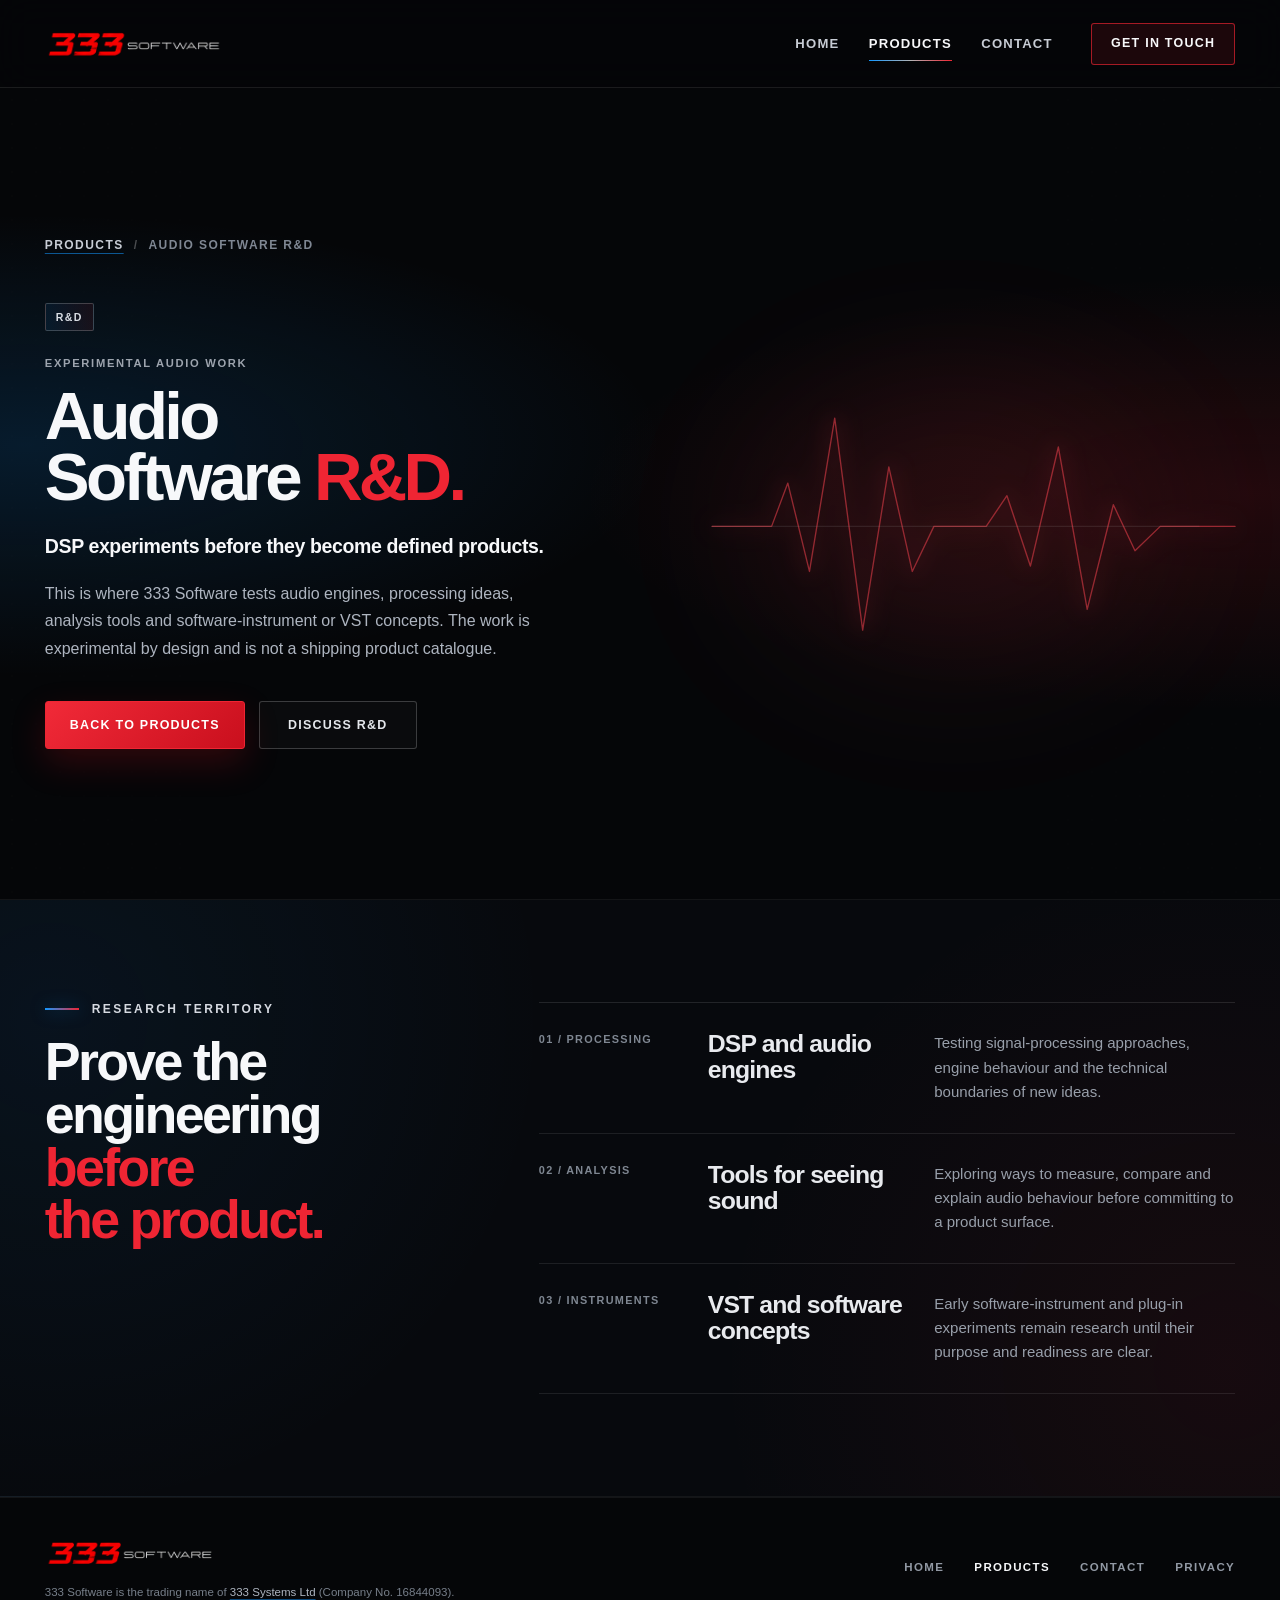
==== commit 02b27618: "Prepare 333 Software launch copy, contact and privacy" ====
--- a/products/audio-rd/index.html
+++ b/products/audio-rd/index.html
@@ -8,9 +8,18 @@
       name="description"
       content="Explore 333 Software audio R&amp;D across DSP, processing engines, analysis tooling and early software-instrument and VST concepts."
     >
+    <!-- Preview deployment: canonical and indexability move to 333software.co.uk at launch. -->
+    <meta name="robots" content="noindex, nofollow, noarchive">
+    <meta property="og:type" content="website">
+    <meta property="og:site_name" content="333 Software">
+    <meta property="og:title" content="Audio Software R&amp;D | DSP and VST Exploration | 333 Software">
+    <meta property="og:description" content="Explore 333 Software audio R&amp;D across DSP, processing engines, analysis tooling and early software-instrument and VST concepts.">
+    <meta name="twitter:card" content="summary">
+    <meta name="twitter:title" content="Audio Software R&amp;D | DSP and VST Exploration | 333 Software">
+    <meta name="twitter:description" content="Explore 333 Software audio R&amp;D across DSP, processing engines, analysis tooling and early software-instrument and VST concepts.">
     <meta name="theme-color" content="#07090d">
     <link rel="icon" type="image/png" href="../../images/brand/333-software-logo-horizontal.png">
-    <link rel="stylesheet" href="../../style.css?v=release-prep-1">
+    <link rel="stylesheet" href="../../style.css?v=seo-launch-foundation-2">
     <script src="../../script.js?v=release-prep-1" defer></script>
   </head>
   <body>
@@ -87,10 +96,10 @@
       <div class="site-shell footer-inner">
         <div class="footer-brand-block">
           <a class="footer-brand" href="../../index.html" aria-label="333 Software home"><img src="../../images/brand/333-software-logo-horizontal.png" width="390" height="88" alt="333 Software"></a>
-          <p class="footer-relationship">333 Software is a software brand of <a href="https://333systemsltd.co.uk">333 Systems Ltd</a>.</p>
+          <p class="footer-relationship">333 Software is the trading name of <a href="https://333systemsltd.co.uk">333 Systems Ltd</a> (Company No. 16844093).</p>
         </div>
         <nav class="footer-nav" aria-label="Footer navigation">
-          <a href="../../index.html">Home</a><a href="../../products.html" aria-current="page">Products</a><a href="../../contact.html">Contact</a>
+          <a href="../../index.html">Home</a><a href="../../products.html" aria-current="page">Products</a><a href="../../contact.html">Contact</a><a href="../../privacy.html">Privacy</a>
         </nav>
       </div>
     </footer>
--- a/style.css
+++ b/style.css
@@ -264,7 +264,7 @@
   position: relative;
   z-index: 2;
   display: grid;
-  grid-template-columns: minmax(390px, 0.38fr) minmax(0, 0.62fr);
+  grid-template-columns: minmax(0, 0.38fr) minmax(0, 0.62fr);
   align-items: center;
   gap: clamp(42px, 4.2vw, 78px);
   padding-block: clamp(70px, 7.5vh, 112px);
@@ -273,6 +273,7 @@
 .hero-copy {
   position: relative;
   z-index: 3;
+  min-width: 0;
   max-width: 620px;
 }
 
@@ -312,7 +313,7 @@
 h1 .headline-line {
   display: block;
   color: inherit;
-  white-space: nowrap;
+  white-space: normal;
 }
 
 h1 strong {
@@ -481,7 +482,7 @@
   }
 
   .hero-layout {
-    grid-template-columns: minmax(360px, 0.39fr) minmax(0, 0.61fr);
+    grid-template-columns: minmax(0, 0.39fr) minmax(0, 0.61fr);
     gap: clamp(32px, 3vw, 48px);
   }
 
@@ -500,7 +501,7 @@
   }
 
   .hero-layout {
-    grid-template-columns: minmax(330px, 0.42fr) minmax(0, 0.58fr);
+    grid-template-columns: minmax(0, 0.42fr) minmax(0, 0.58fr);
   }
 
   .hero-description {
@@ -2730,3 +2731,22 @@
     margin-left: -16px;
   }
 }
+
+.privacy-copy {
+  max-width: 920px;
+  margin-inline: auto;
+}
+
+.privacy-copy h2 {
+  margin-top: 42px;
+  font-size: clamp(1.4rem, 2vw, 1.8rem);
+  line-height: 1.2;
+}
+
+.privacy-copy h2:first-child {
+  margin-top: 0;
+}
+
+.privacy-copy h2 + p {
+  margin-top: 14px;
+}
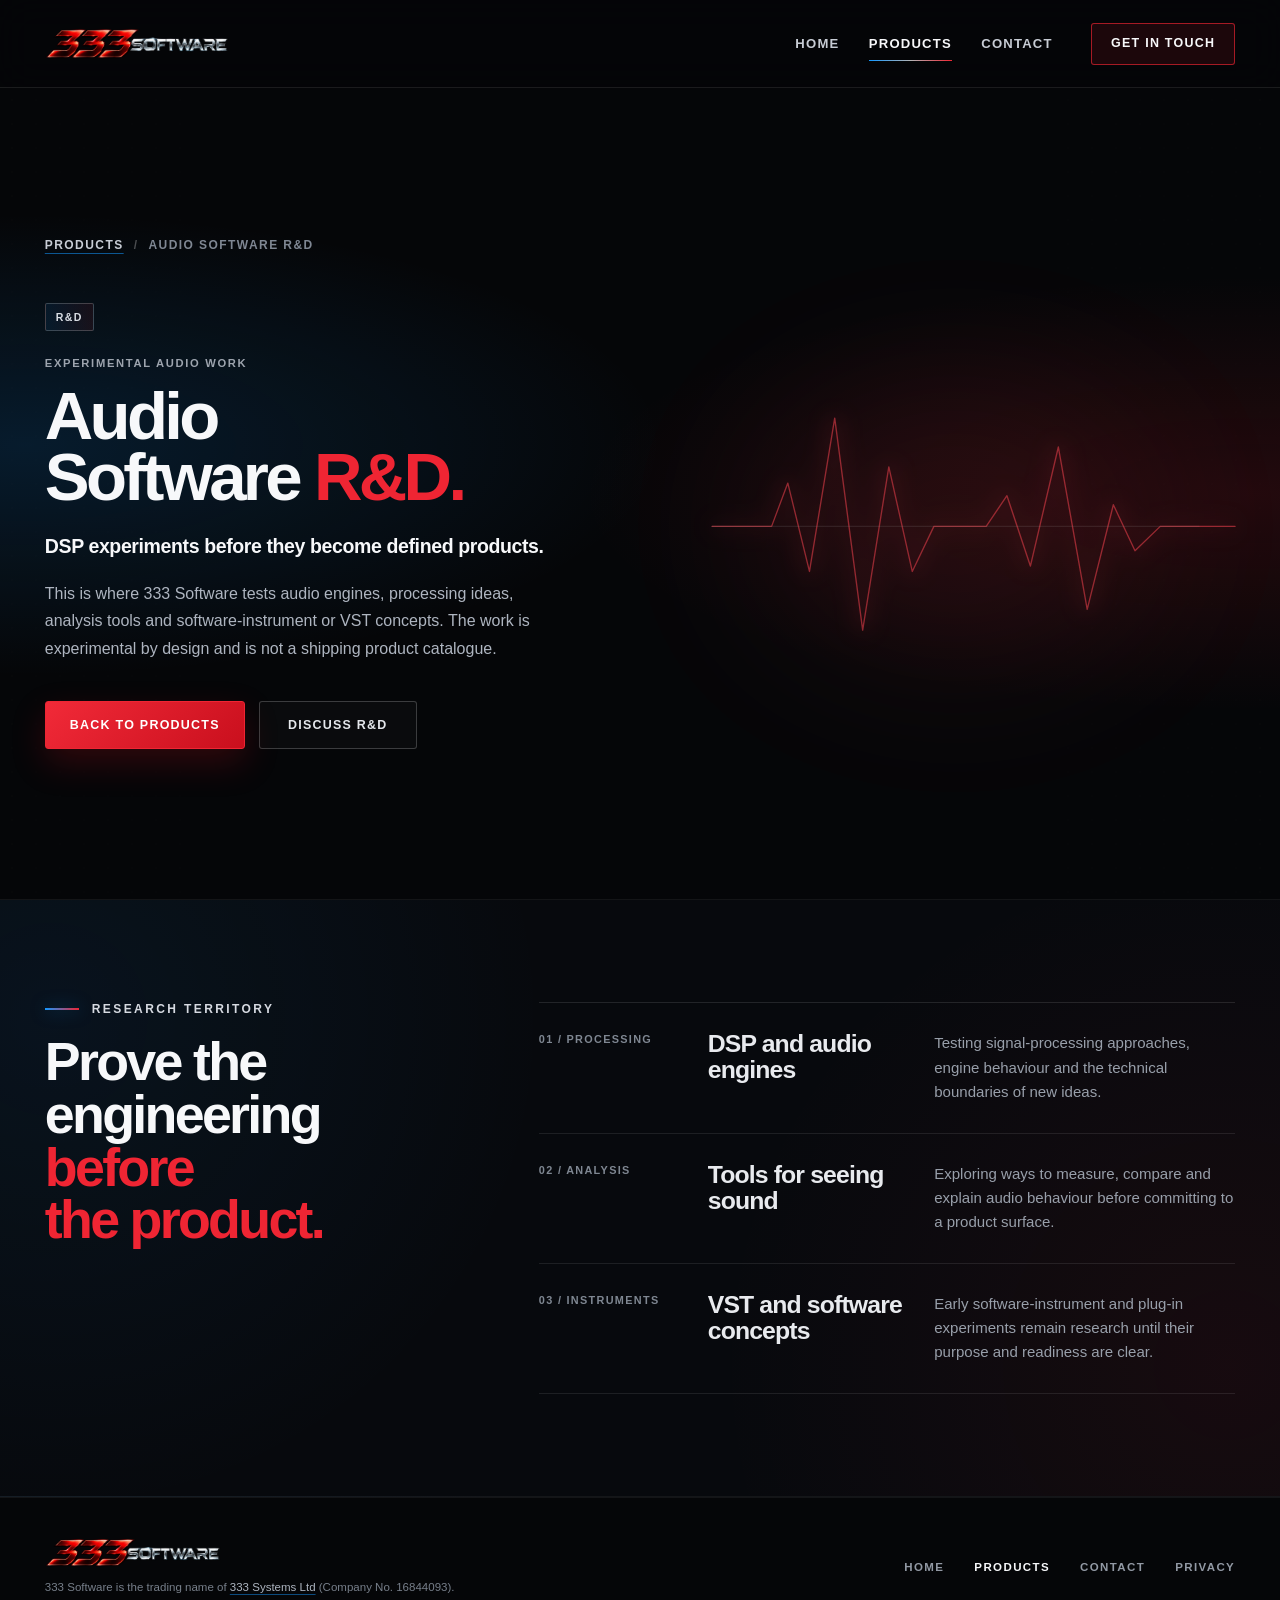
==== commit 387d851c: "Align 333 Software website branding" ====
--- a/products/audio-rd/index.html
+++ b/products/audio-rd/index.html
@@ -28,7 +28,7 @@
     <header class="site-header" data-header>
       <div class="site-shell header-inner">
         <a class="brand" href="../../index.html" aria-label="333 Software home">
-          <img src="../../images/brand/333-software-logo-horizontal.png" width="390" height="88" alt="333 Software">
+          <img src="../../images/brand/333-software-logo-horizontal.webp" width="928" height="154" alt="333 Software">
         </a>
         <button class="nav-toggle" type="button" aria-expanded="false" aria-controls="primary-navigation" aria-label="Open navigation" data-nav-toggle>
           <span></span><span></span><span></span>
@@ -95,7 +95,7 @@
     <footer class="site-footer">
       <div class="site-shell footer-inner">
         <div class="footer-brand-block">
-          <a class="footer-brand" href="../../index.html" aria-label="333 Software home"><img src="../../images/brand/333-software-logo-horizontal.png" width="390" height="88" alt="333 Software"></a>
+          <a class="footer-brand" href="../../index.html" aria-label="333 Software home"><img src="../../images/brand/333-software-logo-horizontal.webp" width="928" height="154" alt="333 Software"></a>
           <p class="footer-relationship">333 Software is the trading name of <a href="https://333systemsltd.co.uk">333 Systems Ltd</a> (Company No. 16844093).</p>
         </div>
         <nav class="footer-nav" aria-label="Footer navigation">
--- a/style.css
+++ b/style.css
@@ -2357,6 +2357,35 @@
   line-height: 1.55;
 }
 
+.commercial-journey {
+  margin: 31px 0 28px;
+  padding: 0;
+  border-top: 1px solid rgba(255, 255, 255, 0.11);
+  list-style: none;
+  counter-reset: commercial-step;
+}
+
+.commercial-journey li {
+  display: grid;
+  grid-template-columns: 42px minmax(0, 1fr);
+  align-items: start;
+  gap: 18px;
+  padding: 18px 0;
+  border-bottom: 1px solid rgba(255, 255, 255, 0.09);
+  color: #d8dce2;
+  font-size: 0.94rem;
+  line-height: 1.55;
+  counter-increment: commercial-step;
+}
+
+.commercial-journey li::before {
+  color: var(--blue-bright);
+  font-size: 0.71rem;
+  font-weight: 850;
+  letter-spacing: 0.12em;
+  content: "0" counter(commercial-step);
+}
+
 .local-note {
   display: flex;
   align-items: flex-start;
